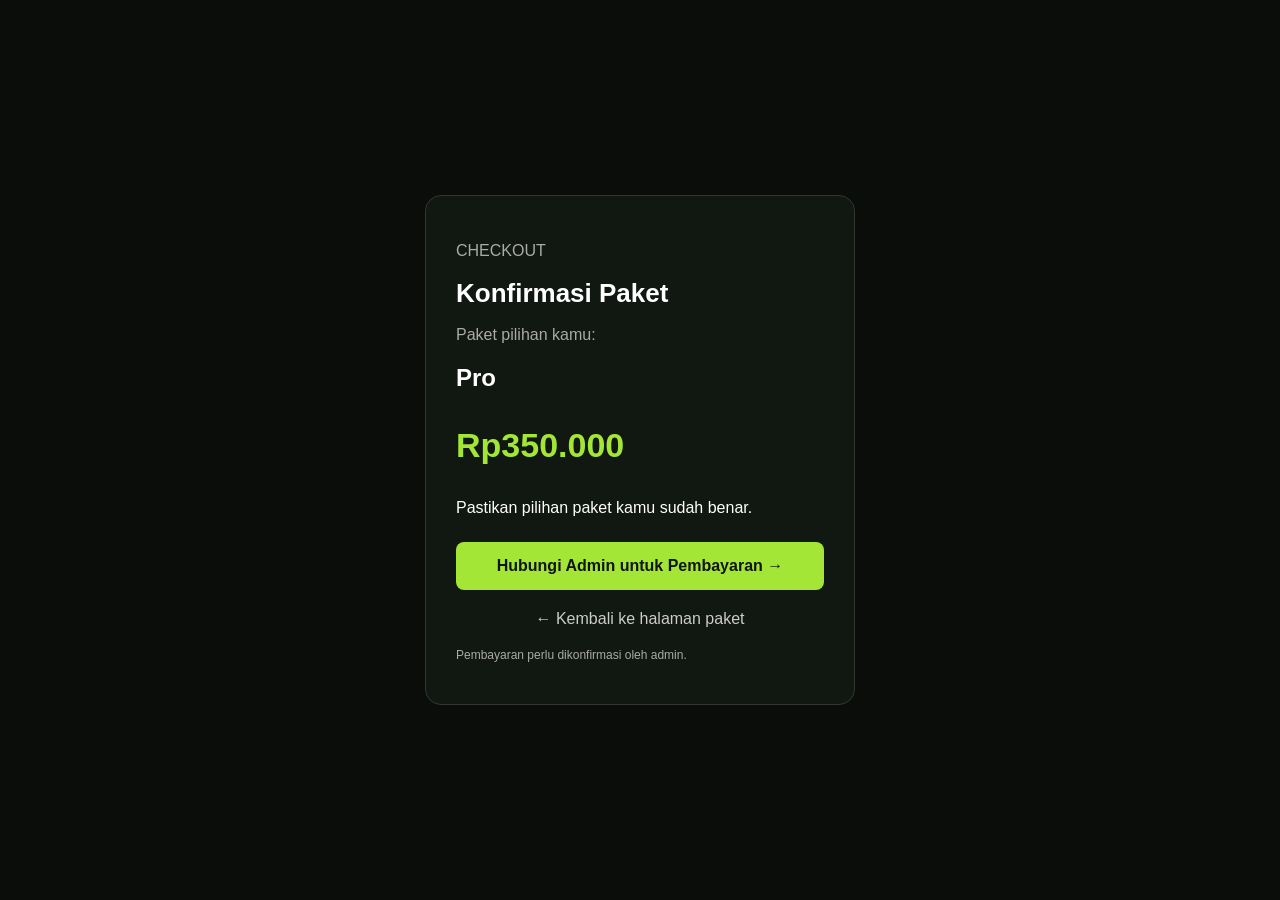
==== checkout.html @ 63d9e150 "Rename chekout.html to checkout.html" ====
<!DOCTYPE html>
<html lang="id">
<head>
  <meta charset="UTF-8">
  <meta name="viewport" content="width=device-width, initial-scale=1.0">
  <title>Checkout Paket</title>
  <style>
    * { box-sizing: border-box; }

    body {
      margin: 0;
      min-height: 100vh;
      display: flex;
      align-items: center;
      justify-content: center;
      background: #0b0d0b;
      color: white;
      font-family: Arial, sans-serif;
      padding: 20px;
    }

    .checkout {
      width: 100%;
      max-width: 430px;
      padding: 30px;
      background: #111711;
      border: 1px solid #303830;
      border-radius: 16px;
    }

    h1 { font-size: 26px; }

    .label { color: #aaa; }

    .price {
      color: #a3e635;
      font-size: 34px;
      font-weight: bold;
    }

    .pay {
      display: block;
      margin-top: 25px;
      padding: 15px;
      background: #a3e635;
      color: #101510;
      text-align: center;
      text-decoration: none;
      font-weight: bold;
      border-radius: 8px;
    }

    .back {
      display: block;
      margin-top: 20px;
      color: #ccc;
      text-align: center;
      text-decoration: none;
    }
  </style>
</head>
<body>
  <main class="checkout">
    <p class="label">CHECKOUT</p>
    <h1>Konfirmasi Paket</h1>
    <p class="label">Paket pilihan kamu:</p>

    <h2 id="nama">Pro</h2>
    <p class="price" id="harga">Rp350.000</p>

    <p>Pastikan pilihan paket kamu sudah benar.</p>

    <a class="pay" href="mailto:admin@contoh.com?subject=Pesanan%20Paket"
       id="bayar">Hubungi Admin untuk Pembayaran →</a>

    <a class="back" href="index.html">← Kembali ke halaman paket</a>

    <p class="label" style="font-size:12px;margin-top:20px">
      Pembayaran perlu dikonfirmasi oleh admin.
    </p>
  </main>

  <script>
    const params = new URLSearchParams(location.search);
    const paket = (params.get("paket") || "pro").toLowerCase();

    const daftar = {
      starter: { nama: "Starter", harga: 150000 },
      pro: { nama: "Pro", harga: 350000 }
    };

    const pilihan = daftar[paket] || daftar.pro;

    document.getElementById("nama").textContent = pilihan.nama;
    document.getElementById("harga").textContent =
      "Rp" + pilihan.harga.toLocaleString("id-ID");
  </script>
</body>
</html>
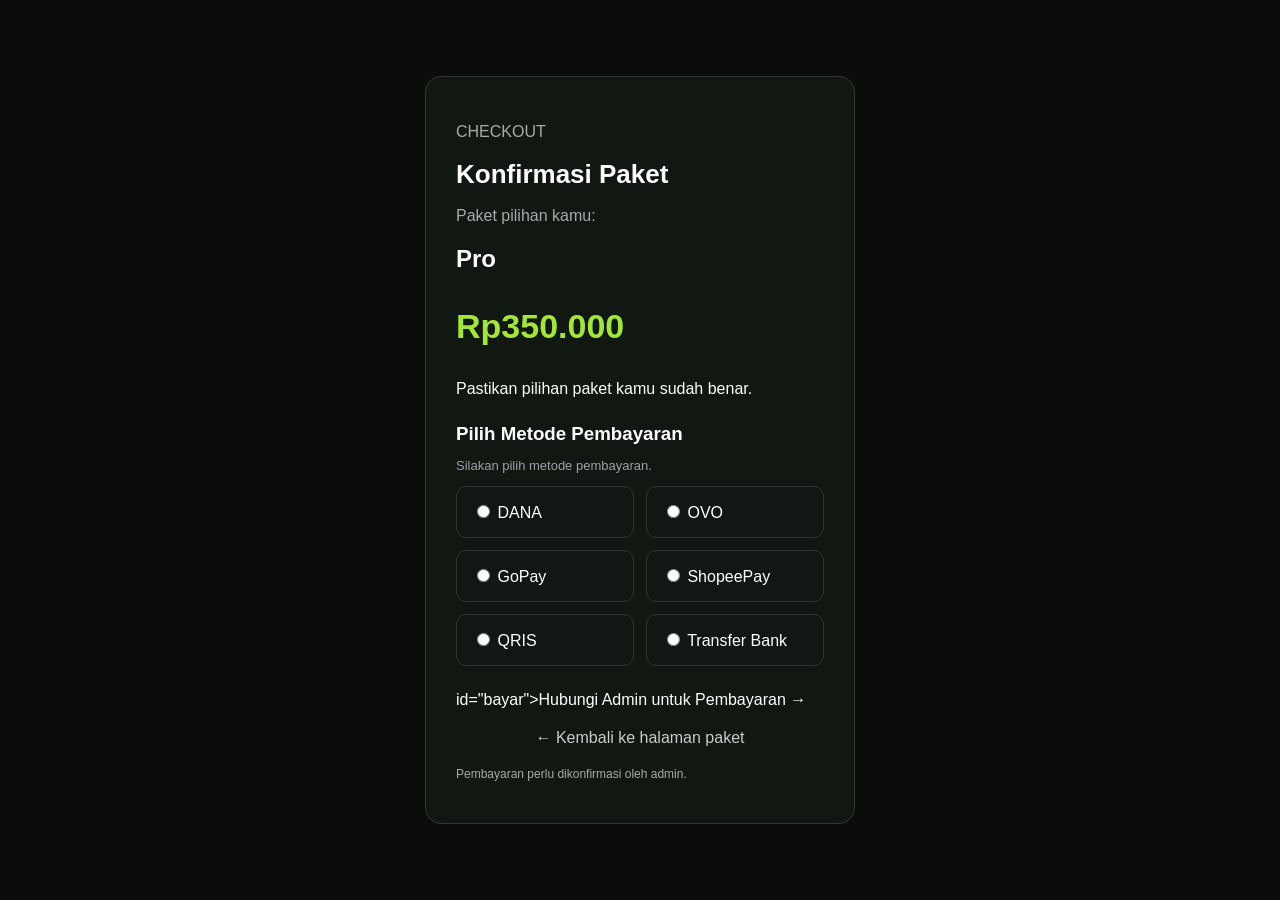
==== commit 29ba37d3: "Add payment method selection to checkout page" ====
--- a/checkout.html
+++ b/checkout.html
@@ -71,7 +71,53 @@
 
     <p>Pastikan pilihan paket kamu sudah benar.</p>
 
-    <a class="pay" href="mailto:admin@contoh.com?subject=Pesanan%20Paket"
+<!-- PILIHAN METODE PEMBAYARAN -->
+<div style="margin:25px 0; text-align:left;">
+
+  <h3 style="color:white; margin-bottom:8px;">
+    Pilih Metode Pembayaran
+  </h3>
+
+  <p style="color:#9ca3af; font-size:13px;">
+    Silakan pilih metode pembayaran.
+  </p>
+
+  <div style="display:grid; grid-template-columns:1fr 1fr; gap:12px;">
+
+    <label style="background:#111813;padding:15px;border:1px solid #333;border-radius:10px;color:white;">
+      <input type="radio" name="payment" value="DANA">
+      DANA
+    </label>
+
+    <label style="background:#111813;padding:15px;border:1px solid #333;border-radius:10px;color:white;">
+      <input type="radio" name="payment" value="OVO">
+      OVO
+    </label>
+
+    <label style="background:#111813;padding:15px;border:1px solid #333;border-radius:10px;color:white;">
+      <input type="radio" name="payment" value="GoPay">
+      GoPay
+    </label>
+
+    <label style="background:#111813;padding:15px;border:1px solid #333;border-radius:10px;color:white;">
+      <input type="radio" name="payment" value="ShopeePay">
+      ShopeePay
+    </label>
+
+    <label style="background:#111813;padding:15px;border:1px solid #333;border-radius:10px;color:white;">
+      <input type="radio" name="payment" value="QRIS">
+      QRIS
+    </label>
+
+    <label style="background:#111813;padding:15px;border:1px solid #333;border-radius:10px;color:white;">
+      <input type="radio" name="payment" value="Transfer Bank">
+      Transfer Bank
+    </label>
+
+  </div>
+</div>
+<!-- AKHIR METODE PEMBAYARAN -->
+
        id="bayar">Hubungi Admin untuk Pembayaran →</a>
 
     <a class="back" href="index.html">← Kembali ke halaman paket</a>
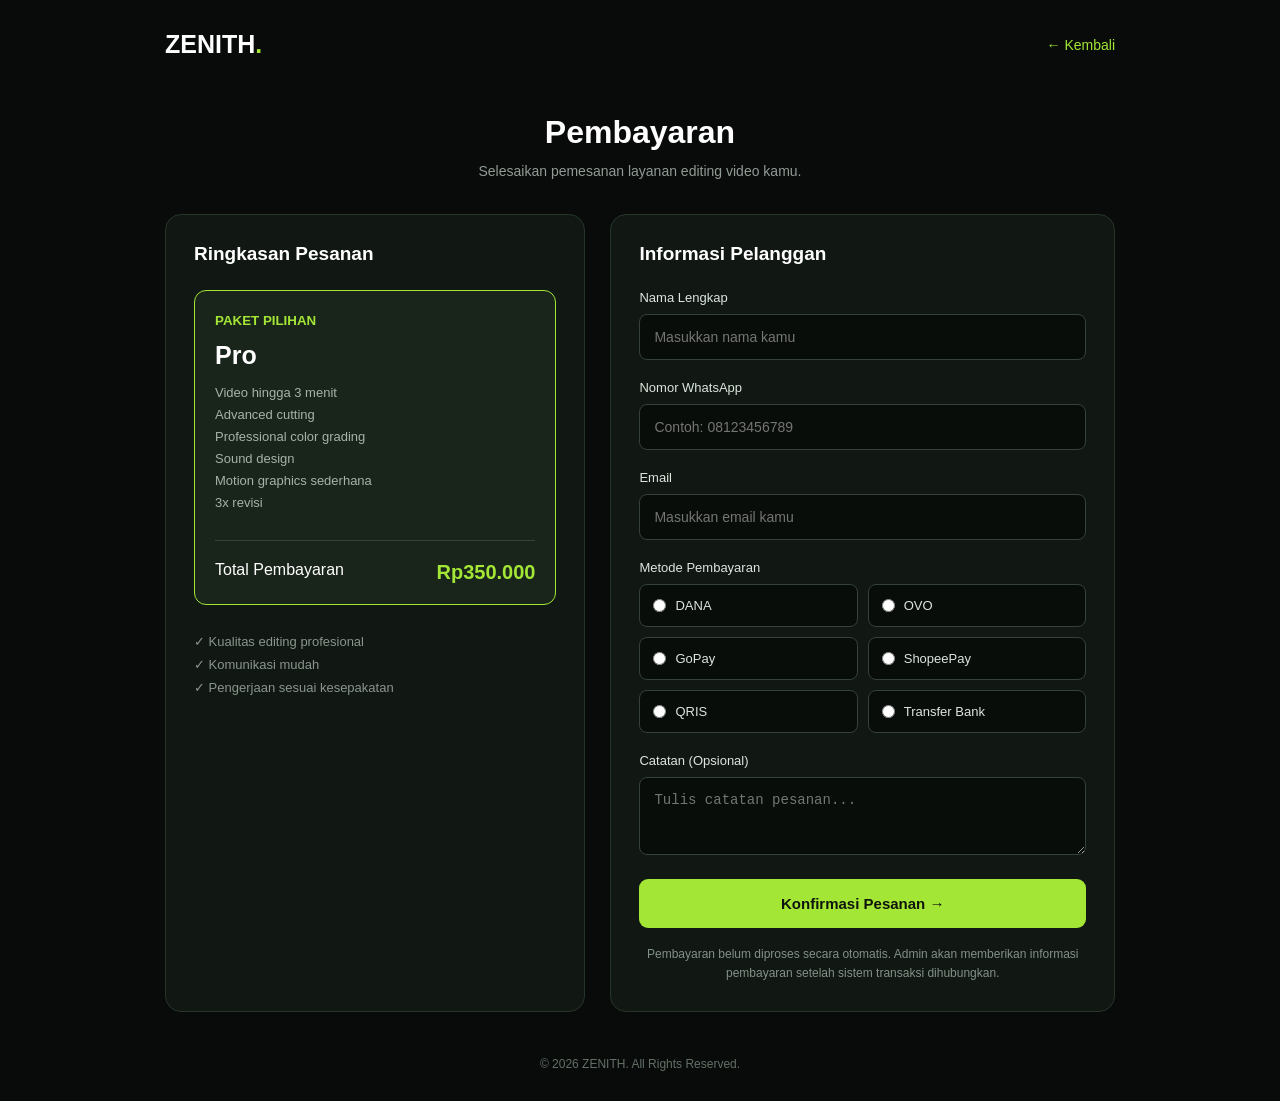
==== commit 03eb7994: "Revise checkout page layout and styles" ====
--- a/checkout.html
+++ b/checkout.html
@@ -2,145 +2,426 @@
 <!DOCTYPE html>
 <html lang="id">
 <head>
-  <meta charset="UTF-8">
-  <meta name="viewport" content="width=device-width, initial-scale=1.0">
-  <title>Checkout Paket</title>
-  <style>
-    * { box-sizing: border-box; }
-
-    body {
-      margin: 0;
-      min-height: 100vh;
-      display: flex;
-      align-items: center;
-      justify-content: center;
-      background: #0b0d0b;
-      color: white;
-      font-family: Arial, sans-serif;
-      padding: 20px;
+<meta charset="UTF-8">
+<meta name="viewport" content="width=device-width, initial-scale=1.0">
+<title>Pembayaran Pro | ZENITH</title>
+
+<style>
+* {
+    margin: 0;
+    padding: 0;
+    box-sizing: border-box;
+}
+
+body {
+    background: #080b09;
+    color: #ffffff;
+    font-family: Arial, sans-serif;
+    min-height: 100vh;
+    padding: 30px 18px;
+}
+
+.container {
+    max-width: 950px;
+    margin: auto;
+}
+
+header {
+    display: flex;
+    justify-content: space-between;
+    align-items: center;
+    margin-bottom: 55px;
+}
+
+.logo {
+    font-size: 25px;
+    font-weight: bold;
+    color: white;
+}
+
+.logo span {
+    color: #a3e635;
+}
+
+.back {
+    color: #a3e635;
+    text-decoration: none;
+    font-size: 14px;
+}
+
+.heading {
+    text-align: center;
+    margin-bottom: 35px;
+}
+
+.heading h1 {
+    font-size: 32px;
+    margin-bottom: 12px;
+}
+
+.heading p {
+    color: #929b96;
+    font-size: 14px;
+}
+
+.checkout {
+    display: grid;
+    grid-template-columns: 1fr 1.2fr;
+    gap: 25px;
+}
+
+.card {
+    background: #111813;
+    border: 1px solid #26352a;
+    border-radius: 16px;
+    padding: 28px;
+}
+
+.card h2 {
+    font-size: 19px;
+    margin-bottom: 25px;
+}
+
+.package {
+    background: #19251b;
+    border: 1px solid #a3e635;
+    border-radius: 12px;
+    padding: 20px;
+}
+
+.package small {
+    color: #a3e635;
+    font-weight: bold;
+}
+
+.package h3 {
+    font-size: 25px;
+    margin: 12px 0;
+}
+
+.package p {
+    color: #a7b2aa;
+    font-size: 13px;
+    line-height: 1.7;
+}
+
+.price {
+    display: flex;
+    justify-content: space-between;
+    margin-top: 25px;
+    padding-top: 20px;
+    border-top: 1px solid #354238;
+}
+
+.price strong {
+    color: #a3e635;
+    font-size: 20px;
+}
+
+.info {
+    margin-top: 25px;
+    color: #89958c;
+    font-size: 13px;
+    line-height: 1.8;
+}
+
+label {
+    display: block;
+    font-size: 13px;
+    margin-bottom: 9px;
+    color: #dce5de;
+}
+
+input, select, textarea {
+    width: 100%;
+    padding: 14px;
+    margin-bottom: 20px;
+    background: #080d09;
+    color: white;
+    border: 1px solid #354238;
+    border-radius: 8px;
+    outline: none;
+    font-size: 14px;
+}
+
+input:focus, select:focus, textarea:focus {
+    border-color: #a3e635;
+}
+
+select option {
+    background: #111813;
+}
+
+.payment-options {
+    display: grid;
+    grid-template-columns: 1fr 1fr;
+    gap: 10px;
+    margin-bottom: 20px;
+}
+
+.payment-option {
+    display: flex;
+    align-items: center;
+    gap: 9px;
+    background: #080d09;
+    border: 1px solid #354238;
+    border-radius: 8px;
+    padding: 13px;
+    cursor: pointer;
+    margin: 0;
+}
+
+.payment-option:has(input:checked) {
+    border-color: #a3e635;
+    background: #19251b;
+}
+
+.payment-option input {
+    width: auto;
+    margin: 0;
+    accent-color: #a3e635;
+}
+
+button {
+    width: 100%;
+    padding: 16px;
+    background: #a3e635;
+    color: #10150c;
+    border: none;
+    border-radius: 9px;
+    font-size: 15px;
+    font-weight: bold;
+    cursor: pointer;
+}
+
+button:hover {
+    background: #b9f45b;
+}
+
+.note {
+    color: #829087;
+    font-size: 12px;
+    text-align: center;
+    margin-top: 17px;
+    line-height: 1.6;
+}
+
+#result {
+    display: none;
+    margin-top: 20px;
+    padding: 16px;
+    background: #19251b;
+    border: 1px solid #a3e635;
+    border-radius: 10px;
+    color: #d9f99d;
+    line-height: 1.7;
+    font-size: 14px;
+}
+
+footer {
+    text-align: center;
+    margin-top: 45px;
+    color: #647067;
+    font-size: 12px;
+}
+
+@media(max-width: 700px) {
+    .checkout {
+        grid-template-columns: 1fr;
     }
 
-    .checkout {
-      width: 100%;
-      max-width: 430px;
-      padding: 30px;
-      background: #111711;
-      border: 1px solid #303830;
-      border-radius: 16px;
+    .heading h1 {
+        font-size: 26px;
     }
-
-    h1 { font-size: 26px; }
-
-    .label { color: #aaa; }
-
-    .price {
-      color: #a3e635;
-      font-size: 34px;
-      font-weight: bold;
+}
+</style>
+</head>
+
+<body>
+
+<div class="container">
+
+<header>
+    <div class="logo">ZENITH<span>.</span></div>
+    <a href="index.html#pricing" class="back">← Kembali</a>
+</header>
+
+<div class="heading">
+    <h1>Pembayaran</h1>
+    <p>Selesaikan pemesanan layanan editing video kamu.</p>
+</div>
+
+<div class="checkout">
+
+    <div class="card">
+        <h2>Ringkasan Pesanan</h2>
+
+        <div class="package">
+            <small>PAKET PILIHAN</small>
+            <h3 id="packageName">Pro</h3>
+
+            <p>
+                Video hingga 3 menit<br>
+                Advanced cutting<br>
+                Professional color grading<br>
+                Sound design<br>
+                Motion graphics sederhana<br>
+                3x revisi
+            </p>
+
+            <div class="price">
+                <span>Total Pembayaran</span>
+                <strong id="packagePrice">Rp350.000</strong>
+            </div>
+        </div>
+
+        <div class="info">
+            ✓ Kualitas editing profesional<br>
+            ✓ Komunikasi mudah<br>
+            ✓ Pengerjaan sesuai kesepakatan
+        </div>
+    </div>
+
+    <div class="card">
+        <h2>Informasi Pelanggan</h2>
+
+        <form id="orderForm">
+
+            <label>Nama Lengkap</label>
+            <input type="text" id="nama"
+                placeholder="Masukkan nama kamu" required>
+
+            <label>Nomor WhatsApp</label>
+            <input type="tel" id="wa"
+                placeholder="Contoh: 08123456789" required>
+
+            <label>Email</label>
+            <input type="email" id="email"
+                placeholder="Masukkan email kamu" required>
+
+            <label>Metode Pembayaran</label>
+
+            <div class="payment-options">
+                <label class="payment-option">
+                    <input type="radio" name="metode" value="DANA" required>
+                    DANA
+                </label>
+
+                <label class="payment-option">
+                    <input type="radio" name="metode" value="OVO">
+                    OVO
+                </label>
+
+                <label class="payment-option">
+                    <input type="radio" name="metode" value="GoPay">
+                    GoPay
+                </label>
+
+                <label class="payment-option">
+                    <input type="radio" name="metode" value="ShopeePay">
+                    ShopeePay
+                </label>
+
+                <label class="payment-option">
+                    <input type="radio" name="metode" value="QRIS">
+                    QRIS
+                </label>
+
+                <label class="payment-option">
+                    <input type="radio" name="metode" value="Transfer Bank">
+                    Transfer Bank
+                </label>
+            </div>
+
+            <label>Catatan (Opsional)</label>
+            <textarea id="catatan"
+                rows="3"
+                placeholder="Tulis catatan pesanan..."></textarea>
+
+            <button type="submit">
+                Konfirmasi Pesanan →
+            </button>
+
+            <p class="note">
+                Pembayaran belum diproses secara otomatis.
+                Admin akan memberikan informasi pembayaran
+                setelah sistem transaksi dihubungkan.
+            </p>
+
+        </form>
+
+        <div id="result"></div>
+    </div>
+
+</div>
+
+<footer>
+    © 2026 ZENITH. All Rights Reserved.
+</footer>
+
+</div>
+
+<script>
+const params = new URLSearchParams(window.location.search);
+const paket = params.get("paket") || "pro";
+
+const paketData = {
+    starter: {
+        nama: "Starter",
+        harga: 150000
+    },
+    pro: {
+        nama: "Pro",
+        harga: 350000
     }
-
-    .pay {
-      display: block;
-      margin-top: 25px;
-      padding: 15px;
-      background: #a3e635;
-      color: #101510;
-      text-align: center;
-      text-decoration: none;
-      font-weight: bold;
-      border-radius: 8px;
-    }
-
-    .back {
-      display: block;
-      margin-top: 20px;
-      color: #ccc;
-      text-align: center;
-      text-decoration: none;
-    }
-  </style>
-</head>
-<body>
-  <main class="checkout">
-    <p class="label">CHECKOUT</p>
-    <h1>Konfirmasi Paket</h1>
-    <p class="label">Paket pilihan kamu:</p>
-
-    <h2 id="nama">Pro</h2>
-    <p class="price" id="harga">Rp350.000</p>
-
-    <p>Pastikan pilihan paket kamu sudah benar.</p>
-
-<!-- PILIHAN METODE PEMBAYARAN -->
-<div style="margin:25px 0; text-align:left;">
-
-  <h3 style="color:white; margin-bottom:8px;">
-    Pilih Metode Pembayaran
-  </h3>
-
-  <p style="color:#9ca3af; font-size:13px;">
-    Silakan pilih metode pembayaran.
-  </p>
-
-  <div style="display:grid; grid-template-columns:1fr 1fr; gap:12px;">
-
-    <label style="background:#111813;padding:15px;border:1px solid #333;border-radius:10px;color:white;">
-      <input type="radio" name="payment" value="DANA">
-      DANA
-    </label>
-
-    <label style="background:#111813;padding:15px;border:1px solid #333;border-radius:10px;color:white;">
-      <input type="radio" name="payment" value="OVO">
-      OVO
-    </label>
-
-    <label style="background:#111813;padding:15px;border:1px solid #333;border-radius:10px;color:white;">
-      <input type="radio" name="payment" value="GoPay">
-      GoPay
-    </label>
-
-    <label style="background:#111813;padding:15px;border:1px solid #333;border-radius:10px;color:white;">
-      <input type="radio" name="payment" value="ShopeePay">
-      ShopeePay
-    </label>
-
-    <label style="background:#111813;padding:15px;border:1px solid #333;border-radius:10px;color:white;">
-      <input type="radio" name="payment" value="QRIS">
-      QRIS
-    </label>
-
-    <label style="background:#111813;padding:15px;border:1px solid #333;border-radius:10px;color:white;">
-      <input type="radio" name="payment" value="Transfer Bank">
-      Transfer Bank
-    </label>
-
-  </div>
-</div>
-<!-- AKHIR METODE PEMBAYARAN -->
-
-       id="bayar">Hubungi Admin untuk Pembayaran →</a>
-
-    <a class="back" href="index.html">← Kembali ke halaman paket</a>
-
-    <p class="label" style="font-size:12px;margin-top:20px">
-      Pembayaran perlu dikonfirmasi oleh admin.
-    </p>
-  </main>
-
-  <script>
-    const params = new URLSearchParams(location.search);
-    const paket = (params.get("paket") || "pro").toLowerCase();
-
-    const daftar = {
-      starter: { nama: "Starter", harga: 150000 },
-      pro: { nama: "Pro", harga: 350000 }
-    };
-
-    const pilihan = daftar[paket] || daftar.pro;
-
-    document.getElementById("nama").textContent = pilihan.nama;
-    document.getElementById("harga").textContent =
-      "Rp" + pilihan.harga.toLocaleString("id-ID");
-  </script>
+};
+
+const pilihan = paketData[paket.toLowerCase()] || paketData.pro;
+
+document.getElementById("packageName").textContent = pilihan.nama;
+document.getElementById("packagePrice").textContent =
+    "Rp" + pilihan.harga.toLocaleString("id-ID");
+
+document.getElementById("orderForm").addEventListener("submit", function(e) {
+    e.preventDefault();
+
+    const nama = document.getElementById("nama").value;
+    const wa = document.getElementById("wa").value;
+    const email = document.getElementById("email").value;
+    const metode = document.querySelector('input[name="metode"]:checked').value;
+    const catatan = document.getElementById("catatan").value;
+
+    const result = document.getElementById("result");
+
+    result.style.display = "block";
+    result.innerHTML = `
+        <strong>Pesanan berhasil disiapkan!</strong><br><br>
+        Nama: ${escapeHTML(nama)}<br>
+        Paket: ${pilihan.nama}<br>
+        Harga: Rp${pilihan.harga.toLocaleString("id-ID")}<br>
+        WhatsApp: ${escapeHTML(wa)}<br>
+        Email: ${escapeHTML(email)}<br>
+        Metode: ${escapeHTML(metode)}<br>
+        Catatan: ${escapeHTML(catatan || "-")}<br><br>
+        Ini masih tahap demo. Belum ada pembayaran
+        atau pengiriman pesanan ke server.
+    `;
+
+    result.scrollIntoView({behavior: "smooth"});
+});
+
+function escapeHTML(value) {
+    return value.replace(/[&<>"']/g, function(char) {
+        return {
+            "&": "&amp;",
+            "<": "&lt;",
+            ">": "&gt;",
+            '"': "&quot;",
+            "'": "&#039;"
+        }[char];
+    });
+}
+</script>
+
 </body>
 </html>
